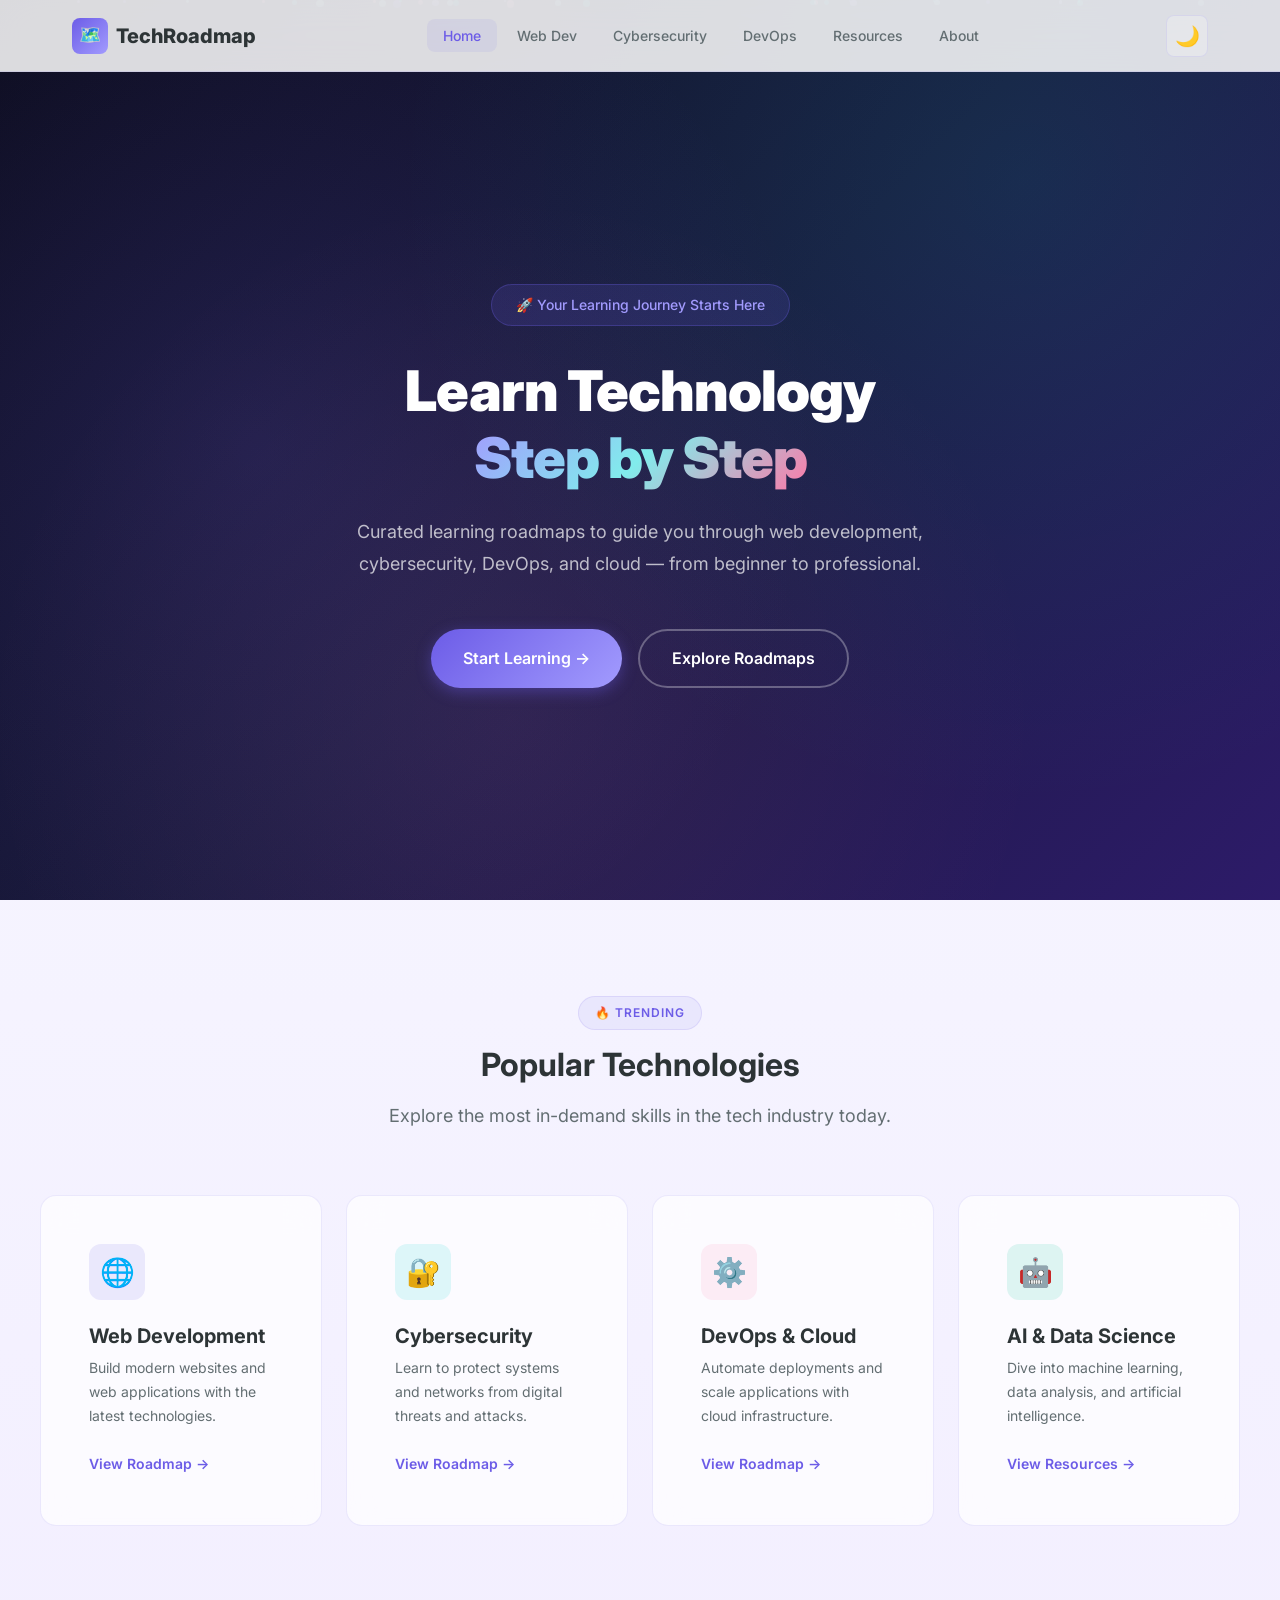
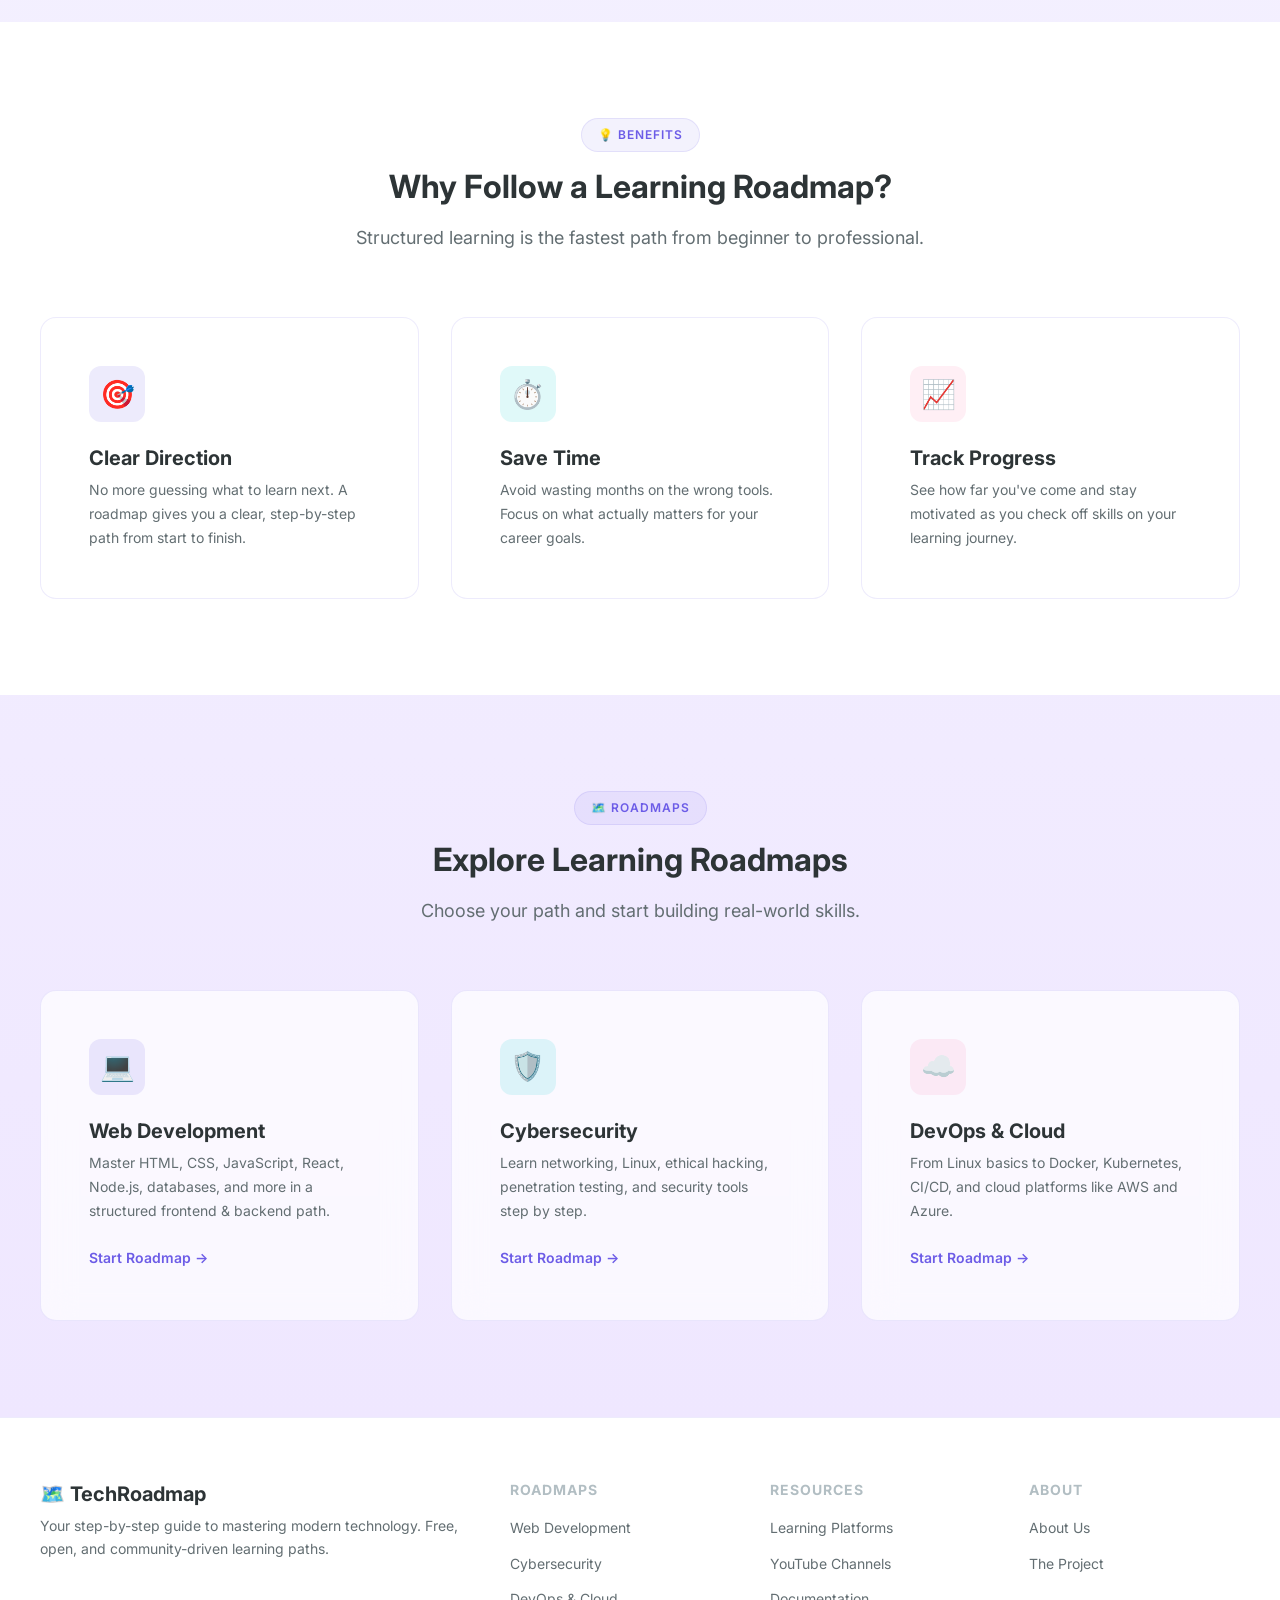
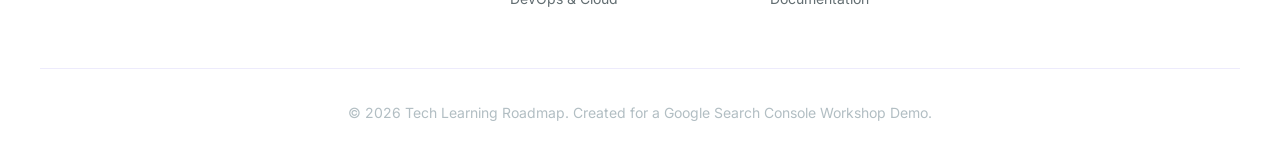
==== index.html @ 20cbd088 "first commit" ====
<!DOCTYPE html>
<html lang="en">
<head>
  <meta charset="UTF-8">
  <meta name="viewport" content="width=device-width, initial-scale=1.0">
  <meta name="description" content="Tech Learning Roadmap — Your step-by-step guide to mastering web development, cybersecurity, DevOps, and cloud technologies. Start your tech journey today.">
  <title>Tech Learning Roadmap — Learn Technology Step by Step</title>
  <link rel="stylesheet" href="styles.css">
  <link rel="icon" href="data:image/svg+xml,<svg xmlns='http://www.w3.org/2000/svg' viewBox='0 0 100 100'><text y='.9em' font-size='90'>🗺️</text></svg>">
</head>
<body>

  <!-- Scroll Progress -->
  <div id="scroll-progress"></div>

  <!-- Navigation -->
  <nav class="navbar" id="navbar">
    <div class="nav-container">
      <a href="index.html" class="nav-logo">
        <span class="logo-icon">🗺️</span>
        TechRoadmap
      </a>
      <ul class="nav-links" id="nav-links">
        <li><a href="index.html">Home</a></li>
        <li><a href="web-development.html">Web Dev</a></li>
        <li><a href="cybersecurity.html">Cybersecurity</a></li>
        <li><a href="devops.html">DevOps</a></li>
        <li><a href="resources.html">Resources</a></li>
        <li><a href="about.html">About</a></li>
      </ul>
      <div class="nav-actions">
        <button class="theme-toggle" id="theme-toggle" aria-label="Toggle dark mode">🌙</button>
        <button class="hamburger" id="hamburger" aria-label="Toggle navigation">
          <span></span><span></span><span></span>
        </button>
      </div>
    </div>
  </nav>
  <div class="nav-overlay" id="nav-overlay"></div>

  <!-- Hero Section -->
  <section class="hero" id="hero">
    <div class="particles"></div>
    <div class="hero-content">
      <div class="hero-badge">🚀 Your Learning Journey Starts Here</div>
      <h1>Learn Technology<br><span class="gradient-text">Step by Step</span></h1>
      <p>Curated learning roadmaps to guide you through web development, cybersecurity, DevOps, and cloud — from beginner to professional.</p>
      <div class="hero-buttons">
        <a href="web-development.html" class="btn btn-primary">Start Learning →</a>
        <a href="#roadmaps" class="btn btn-outline">Explore Roadmaps</a>
      </div>
    </div>
  </section>

  <!-- Popular Technologies -->
  <section class="section" id="technologies">
    <div class="container">
      <div class="section-header reveal">
        <span class="section-badge">🔥 Trending</span>
        <h2>Popular Technologies</h2>
        <p>Explore the most in-demand skills in the tech industry today.</p>
      </div>
      <div class="grid-4">
        <div class="card reveal delay-1" id="tech-web">
          <div class="card-icon purple">🌐</div>
          <h3>Web Development</h3>
          <p>Build modern websites and web applications with the latest technologies.</p>
          <a href="web-development.html" class="card-link">View Roadmap →</a>
        </div>
        <div class="card reveal delay-2" id="tech-cyber">
          <div class="card-icon teal">🔐</div>
          <h3>Cybersecurity</h3>
          <p>Learn to protect systems and networks from digital threats and attacks.</p>
          <a href="cybersecurity.html" class="card-link">View Roadmap →</a>
        </div>
        <div class="card reveal delay-3" id="tech-devops">
          <div class="card-icon pink">⚙️</div>
          <h3>DevOps & Cloud</h3>
          <p>Automate deployments and scale applications with cloud infrastructure.</p>
          <a href="devops.html" class="card-link">View Roadmap →</a>
        </div>
        <div class="card reveal delay-4" id="tech-ai">
          <div class="card-icon green">🤖</div>
          <h3>AI & Data Science</h3>
          <p>Dive into machine learning, data analysis, and artificial intelligence.</p>
          <a href="resources.html" class="card-link">View Resources →</a>
        </div>
      </div>
    </div>
  </section>

  <!-- Why Learning Roadmaps -->
  <section class="section" id="why-roadmap" style="background: var(--bg-secondary);">
    <div class="container">
      <div class="section-header reveal">
        <span class="section-badge">💡 Benefits</span>
        <h2>Why Follow a Learning Roadmap?</h2>
        <p>Structured learning is the fastest path from beginner to professional.</p>
      </div>
      <div class="grid-3">
        <div class="card reveal delay-1" id="benefit-1">
          <div class="card-icon purple">🎯</div>
          <h3>Clear Direction</h3>
          <p>No more guessing what to learn next. A roadmap gives you a clear, step-by-step path from start to finish.</p>
        </div>
        <div class="card reveal delay-2" id="benefit-2">
          <div class="card-icon teal">⏱️</div>
          <h3>Save Time</h3>
          <p>Avoid wasting months on the wrong tools. Focus on what actually matters for your career goals.</p>
        </div>
        <div class="card reveal delay-3" id="benefit-3">
          <div class="card-icon pink">📈</div>
          <h3>Track Progress</h3>
          <p>See how far you've come and stay motivated as you check off skills on your learning journey.</p>
        </div>
      </div>
    </div>
  </section>

  <!-- Explore Roadmaps -->
  <section class="section" id="roadmaps">
    <div class="container">
      <div class="section-header reveal">
        <span class="section-badge">🗺️ Roadmaps</span>
        <h2>Explore Learning Roadmaps</h2>
        <p>Choose your path and start building real-world skills.</p>
      </div>
      <div class="grid-3">
        <div class="card reveal delay-1" id="roadmap-web">
          <div class="card-icon purple">💻</div>
          <h3>Web Development</h3>
          <p>Master HTML, CSS, JavaScript, React, Node.js, databases, and more in a structured frontend & backend path.</p>
          <a href="web-development.html" class="card-link">Start Roadmap →</a>
        </div>
        <div class="card reveal delay-2" id="roadmap-cyber">
          <div class="card-icon teal">🛡️</div>
          <h3>Cybersecurity</h3>
          <p>Learn networking, Linux, ethical hacking, penetration testing, and security tools step by step.</p>
          <a href="cybersecurity.html" class="card-link">Start Roadmap →</a>
        </div>
        <div class="card reveal delay-3" id="roadmap-devops">
          <div class="card-icon pink">☁️</div>
          <h3>DevOps & Cloud</h3>
          <p>From Linux basics to Docker, Kubernetes, CI/CD, and cloud platforms like AWS and Azure.</p>
          <a href="devops.html" class="card-link">Start Roadmap →</a>
        </div>
      </div>
    </div>
  </section>

  <!-- Footer -->
  <footer class="footer">
    <div class="footer-grid">
      <div class="footer-brand">
        <h3>🗺️ TechRoadmap</h3>
        <p>Your step-by-step guide to mastering modern technology. Free, open, and community-driven learning paths.</p>
      </div>
      <div class="footer-col">
        <h4>Roadmaps</h4>
        <ul>
          <li><a href="web-development.html">Web Development</a></li>
          <li><a href="cybersecurity.html">Cybersecurity</a></li>
          <li><a href="devops.html">DevOps & Cloud</a></li>
        </ul>
      </div>
      <div class="footer-col">
        <h4>Resources</h4>
        <ul>
          <li><a href="resources.html">Learning Platforms</a></li>
          <li><a href="resources.html">YouTube Channels</a></li>
          <li><a href="resources.html">Documentation</a></li>
        </ul>
      </div>
      <div class="footer-col">
        <h4>About</h4>
        <ul>
          <li><a href="about.html">About Us</a></li>
          <li><a href="about.html">The Project</a></li>
        </ul>
      </div>
    </div>
    <div class="footer-bottom">
      <p>&copy; 2026 Tech Learning Roadmap. Created for a Google Search Console Workshop Demo.</p>
    </div>
  </footer>

  <script src="script.js"></script>
</body>
</html>
---- styles.css ----
/* ===========================
   Tech Learning Roadmap
   Global Design System
   =========================== */

@import url('https://fonts.googleapis.com/css2?family=Inter:wght@300;400;500;600;700;800;900&display=swap');

/* ---------- CSS Custom Properties ---------- */
:root {
  /* Colors */
  --primary: #6c5ce7;
  --primary-light: #a29bfe;
  --primary-dark: #5a4bd1;
  --secondary: #00cec9;
  --secondary-light: #81ecec;
  --accent: #fd79a8;
  --accent-light: #fab1c4;
  --warning: #fdcb6e;
  --success: #00b894;

  /* Backgrounds */
  --bg-primary: #f8f9ff;
  --bg-secondary: #ffffff;
  --bg-card: rgba(255, 255, 255, 0.7);
  --bg-glass: rgba(255, 255, 255, 0.25);
  --bg-nav: rgba(255, 255, 255, 0.85);

  /* Text */
  --text-primary: #2d3436;
  --text-secondary: #636e72;
  --text-muted: #b2bec3;
  --text-on-primary: #ffffff;

  /* Borders & Shadows */
  --border-color: rgba(108, 92, 231, 0.12);
  --border-glass: rgba(255, 255, 255, 0.3);
  --shadow-sm: 0 2px 8px rgba(108, 92, 231, 0.08);
  --shadow-md: 0 8px 30px rgba(108, 92, 231, 0.12);
  --shadow-lg: 0 20px 60px rgba(108, 92, 231, 0.15);
  --shadow-glow: 0 0 30px rgba(108, 92, 231, 0.2);

  /* Gradients */
  --gradient-primary: linear-gradient(135deg, #6c5ce7, #a29bfe);
  --gradient-secondary: linear-gradient(135deg, #00cec9, #81ecec);
  --gradient-accent: linear-gradient(135deg, #fd79a8, #e17055);
  --gradient-hero: linear-gradient(135deg, #0c0c1d 0%, #1a1a3e 50%, #2d1b69 100%);
  --gradient-bg: linear-gradient(180deg, #f8f9ff 0%, #eee5ff 100%);

  /* Typography */
  --font-family: 'Inter', -apple-system, BlinkMacSystemFont, 'Segoe UI', sans-serif;
  --font-size-xs: 0.75rem;
  --font-size-sm: 0.875rem;
  --font-size-base: 1rem;
  --font-size-lg: 1.125rem;
  --font-size-xl: 1.25rem;
  --font-size-2xl: 1.5rem;
  --font-size-3xl: 2rem;
  --font-size-4xl: 2.5rem;
  --font-size-5xl: 3.5rem;

  /* Spacing */
  --space-xs: 0.25rem;
  --space-sm: 0.5rem;
  --space-md: 1rem;
  --space-lg: 1.5rem;
  --space-xl: 2rem;
  --space-2xl: 3rem;
  --space-3xl: 4rem;
  --space-4xl: 6rem;

  /* Radius */
  --radius-sm: 8px;
  --radius-md: 12px;
  --radius-lg: 16px;
  --radius-xl: 24px;
  --radius-full: 9999px;

  /* Transitions */
  --transition-fast: 0.2s cubic-bezier(0.4, 0, 0.2, 1);
  --transition-base: 0.3s cubic-bezier(0.4, 0, 0.2, 1);
  --transition-slow: 0.5s cubic-bezier(0.4, 0, 0.2, 1);

  /* Nav */
  --nav-height: 72px;
}

/* ---------- Dark Mode ---------- */
[data-theme="dark"] {
  --bg-primary: #0c0c1d;
  --bg-secondary: #141428;
  --bg-card: rgba(20, 20, 40, 0.7);
  --bg-glass: rgba(20, 20, 40, 0.6);
  --bg-nav: rgba(12, 12, 29, 0.9);

  --text-primary: #e8e8f0;
  --text-secondary: #a0a0b8;
  --text-muted: #5a5a72;

  --border-color: rgba(108, 92, 231, 0.2);
  --border-glass: rgba(108, 92, 231, 0.15);
  --shadow-sm: 0 2px 8px rgba(0, 0, 0, 0.3);
  --shadow-md: 0 8px 30px rgba(0, 0, 0, 0.4);
  --shadow-lg: 0 20px 60px rgba(0, 0, 0, 0.5);
  --shadow-glow: 0 0 30px rgba(108, 92, 231, 0.3);
  --gradient-bg: linear-gradient(180deg, #0c0c1d 0%, #1a1a3e 100%);
}

/* ---------- Reset & Base ---------- */
*,
*::before,
*::after {
  margin: 0;
  padding: 0;
  box-sizing: border-box;
}

html {
  scroll-behavior: smooth;
  scroll-padding-top: var(--nav-height);
}

body {
  font-family: var(--font-family);
  font-size: var(--font-size-base);
  color: var(--text-primary);
  background: var(--gradient-bg);
  min-height: 100vh;
  line-height: 1.7;
  -webkit-font-smoothing: antialiased;
  transition: background var(--transition-base), color var(--transition-base);
}

a {
  color: var(--primary);
  text-decoration: none;
  transition: color var(--transition-fast);
}
a:hover { color: var(--primary-light); }

img { max-width: 100%; display: block; }

h1, h2, h3, h4, h5, h6 {
  line-height: 1.2;
  font-weight: 700;
  color: var(--text-primary);
}

/* ---------- Scroll Progress Bar ---------- */
#scroll-progress {
  position: fixed;
  top: 0;
  left: 0;
  height: 3px;
  background: var(--gradient-primary);
  z-index: 10000;
  width: 0%;
  transition: width 0.1s linear;
}

/* ---------- Navigation ---------- */
.navbar {
  position: fixed;
  top: 0;
  left: 0;
  right: 0;
  height: var(--nav-height);
  background: var(--bg-nav);
  backdrop-filter: blur(20px);
  -webkit-backdrop-filter: blur(20px);
  border-bottom: 1px solid var(--border-color);
  z-index: 9999;
  transition: box-shadow var(--transition-base), background var(--transition-base);
}

.navbar.scrolled {
  box-shadow: var(--shadow-md);
}

.nav-container {
  max-width: 1200px;
  margin: 0 auto;
  padding: 0 var(--space-xl);
  height: 100%;
  display: flex;
  align-items: center;
  justify-content: space-between;
}

.nav-logo {
  display: flex;
  align-items: center;
  gap: var(--space-sm);
  font-size: var(--font-size-xl);
  font-weight: 800;
  color: var(--text-primary);
  text-decoration: none;
}

.nav-logo .logo-icon {
  width: 36px;
  height: 36px;
  background: var(--gradient-primary);
  border-radius: var(--radius-sm);
  display: flex;
  align-items: center;
  justify-content: center;
  color: white;
  font-size: 18px;
}

.nav-links {
  display: flex;
  align-items: center;
  list-style: none;
  gap: var(--space-xs);
}

.nav-links a {
  padding: var(--space-sm) var(--space-md);
  border-radius: var(--radius-sm);
  font-size: var(--font-size-sm);
  font-weight: 500;
  color: var(--text-secondary);
  transition: all var(--transition-fast);
  text-decoration: none;
}

.nav-links a:hover,
.nav-links a.active {
  color: var(--primary);
  background: rgba(108, 92, 231, 0.08);
}

.nav-actions {
  display: flex;
  align-items: center;
  gap: var(--space-sm);
}

/* Dark mode toggle */
.theme-toggle {
  width: 42px;
  height: 42px;
  border: none;
  background: var(--bg-glass);
  border: 1px solid var(--border-color);
  border-radius: var(--radius-sm);
  cursor: pointer;
  display: flex;
  align-items: center;
  justify-content: center;
  font-size: 20px;
  transition: all var(--transition-fast);
  color: var(--text-primary);
}
.theme-toggle:hover {
  background: rgba(108, 92, 231, 0.1);
  transform: scale(1.05);
}

/* Hamburger */
.hamburger {
  display: none;
  flex-direction: column;
  gap: 5px;
  background: none;
  border: none;
  cursor: pointer;
  padding: 5px;
  z-index: 10001;
}
.hamburger span {
  width: 24px;
  height: 2px;
  background: var(--text-primary);
  border-radius: 2px;
  transition: all var(--transition-base);
}
.hamburger.active span:nth-child(1) { transform: rotate(45deg) translate(5px, 5px); }
.hamburger.active span:nth-child(2) { opacity: 0; }
.hamburger.active span:nth-child(3) { transform: rotate(-45deg) translate(5px, -5px); }

/* ---------- Hero Section ---------- */
.hero {
  position: relative;
  min-height: 100vh;
  display: flex;
  align-items: center;
  justify-content: center;
  text-align: center;
  padding: calc(var(--nav-height) + var(--space-3xl)) var(--space-xl) var(--space-3xl);
  background: var(--gradient-hero);
  overflow: hidden;
}

.hero::before {
  content: '';
  position: absolute;
  inset: 0;
  background:
    radial-gradient(circle at 20% 50%, rgba(108, 92, 231, 0.15) 0%, transparent 50%),
    radial-gradient(circle at 80% 20%, rgba(0, 206, 201, 0.1) 0%, transparent 50%),
    radial-gradient(circle at 40% 80%, rgba(253, 121, 168, 0.08) 0%, transparent 50%);
  pointer-events: none;
}

.hero-content {
  position: relative;
  z-index: 2;
  max-width: 800px;
}

.hero-badge {
  display: inline-flex;
  align-items: center;
  gap: var(--space-sm);
  padding: var(--space-sm) var(--space-lg);
  background: rgba(108, 92, 231, 0.15);
  border: 1px solid rgba(108, 92, 231, 0.3);
  border-radius: var(--radius-full);
  color: var(--primary-light);
  font-size: var(--font-size-sm);
  font-weight: 500;
  margin-bottom: var(--space-xl);
}

.hero h1 {
  font-size: var(--font-size-5xl);
  font-weight: 900;
  color: #ffffff;
  margin-bottom: var(--space-lg);
  letter-spacing: -1px;
}

.hero h1 .gradient-text {
  background: linear-gradient(135deg, #a29bfe, #81ecec, #fd79a8);
  -webkit-background-clip: text;
  -webkit-text-fill-color: transparent;
  background-clip: text;
}

.hero p {
  font-size: var(--font-size-lg);
  color: rgba(255, 255, 255, 0.7);
  margin-bottom: var(--space-2xl);
  max-width: 600px;
  margin-left: auto;
  margin-right: auto;
  line-height: 1.8;
}

.hero-buttons {
  display: flex;
  gap: var(--space-md);
  justify-content: center;
  flex-wrap: wrap;
}

/* Floating particles */
.particles {
  position: absolute;
  inset: 0;
  overflow: hidden;
  pointer-events: none;
}

.particle {
  position: absolute;
  border-radius: 50%;
  opacity: 0.3;
  animation: particleFloat linear infinite;
}

@keyframes particleFloat {
  0% { transform: translateY(100vh) rotate(0deg); opacity: 0; }
  10% { opacity: 0.3; }
  90% { opacity: 0.3; }
  100% { transform: translateY(-100px) rotate(720deg); opacity: 0; }
}

/* ---------- Buttons ---------- */
.btn {
  display: inline-flex;
  align-items: center;
  gap: var(--space-sm);
  padding: 14px 32px;
  border: none;
  border-radius: var(--radius-full);
  font-family: var(--font-family);
  font-size: var(--font-size-base);
  font-weight: 600;
  cursor: pointer;
  transition: all var(--transition-base);
  text-decoration: none;
}

.btn-primary {
  background: var(--gradient-primary);
  color: #fff;
  box-shadow: 0 4px 15px rgba(108, 92, 231, 0.4);
}
.btn-primary:hover {
  transform: translateY(-2px);
  box-shadow: 0 8px 25px rgba(108, 92, 231, 0.5);
  color: #fff;
}

.btn-outline {
  background: transparent;
  color: #fff;
  border: 2px solid rgba(255, 255, 255, 0.3);
}
.btn-outline:hover {
  background: rgba(255, 255, 255, 0.1);
  border-color: rgba(255, 255, 255, 0.6);
  transform: translateY(-2px);
  color: #fff;
}

.btn-secondary {
  background: var(--bg-glass);
  color: var(--primary);
  border: 1px solid var(--border-color);
}
.btn-secondary:hover {
  background: rgba(108, 92, 231, 0.1);
  transform: translateY(-2px);
}

/* ---------- Sections ---------- */
.section {
  padding: var(--space-4xl) var(--space-xl);
}

.container {
  max-width: 1200px;
  margin: 0 auto;
}

.section-header {
  text-align: center;
  margin-bottom: var(--space-3xl);
}

.section-header .section-badge {
  display: inline-flex;
  align-items: center;
  gap: var(--space-xs);
  padding: 6px 16px;
  background: rgba(108, 92, 231, 0.08);
  border: 1px solid var(--border-color);
  border-radius: var(--radius-full);
  color: var(--primary);
  font-size: var(--font-size-xs);
  font-weight: 600;
  text-transform: uppercase;
  letter-spacing: 1px;
  margin-bottom: var(--space-md);
}

.section-header h2 {
  font-size: var(--font-size-3xl);
  margin-bottom: var(--space-md);
}

.section-header p {
  font-size: var(--font-size-lg);
  color: var(--text-secondary);
  max-width: 600px;
  margin: 0 auto;
}

/* ---------- Cards (Glassmorphism) ---------- */
.card {
  background: var(--bg-card);
  backdrop-filter: blur(16px);
  -webkit-backdrop-filter: blur(16px);
  border: 1px solid var(--border-color);
  border-radius: var(--radius-lg);
  padding: var(--space-2xl);
  transition: all var(--transition-base);
}

.card:hover {
  transform: translateY(-6px);
  box-shadow: var(--shadow-lg);
  border-color: var(--primary-light);
}

.card-icon {
  width: 56px;
  height: 56px;
  border-radius: var(--radius-md);
  display: flex;
  align-items: center;
  justify-content: center;
  font-size: 28px;
  margin-bottom: var(--space-lg);
  position: relative;
}

.card-icon.purple { background: rgba(108, 92, 231, 0.12); color: var(--primary); }
.card-icon.teal { background: rgba(0, 206, 201, 0.12); color: var(--secondary); }
.card-icon.pink { background: rgba(253, 121, 168, 0.12); color: var(--accent); }
.card-icon.green { background: rgba(0, 184, 148, 0.12); color: var(--success); }
.card-icon.yellow { background: rgba(253, 203, 110, 0.12); color: #e17055; }

.card h3 {
  font-size: var(--font-size-xl);
  margin-bottom: var(--space-sm);
}

.card p {
  color: var(--text-secondary);
  font-size: var(--font-size-sm);
  line-height: 1.7;
}

.card-link {
  display: inline-flex;
  align-items: center;
  gap: var(--space-xs);
  margin-top: var(--space-lg);
  font-size: var(--font-size-sm);
  font-weight: 600;
  color: var(--primary);
}
.card-link:hover { gap: var(--space-sm); }

/* ---------- Grid Layouts ---------- */
.grid-3 {
  display: grid;
  grid-template-columns: repeat(3, 1fr);
  gap: var(--space-xl);
}

.grid-2 {
  display: grid;
  grid-template-columns: repeat(2, 1fr);
  gap: var(--space-xl);
}

.grid-4 {
  display: grid;
  grid-template-columns: repeat(4, 1fr);
  gap: var(--space-lg);
}

/* ---------- Roadmap Common ---------- */
.page-hero {
  padding: calc(var(--nav-height) + var(--space-3xl)) var(--space-xl) var(--space-2xl);
  text-align: center;
  background: var(--gradient-hero);
  color: #fff;
  position: relative;
  overflow: hidden;
}

.page-hero::before {
  content: '';
  position: absolute;
  inset: 0;
  background:
    radial-gradient(circle at 30% 40%, rgba(108, 92, 231, 0.2) 0%, transparent 50%),
    radial-gradient(circle at 70% 60%, rgba(0, 206, 201, 0.12) 0%, transparent 50%);
  pointer-events: none;
}

.page-hero .hero-content {
  position: relative; z-index: 2;
}

.page-hero h1 {
  font-size: var(--font-size-4xl);
  color: #fff;
  margin-bottom: var(--space-md);
}

.page-hero p {
  color: rgba(255,255,255,0.7);
  font-size: var(--font-size-lg);
  max-width: 600px;
  margin: 0 auto;
}

/* --- Roadmap Steps (Web Dev) --- */
.roadmap-container {
  position: relative;
  max-width: 900px;
  margin: 0 auto;
}

.roadmap-track {
  position: relative;
  padding-left: 60px;
}

.roadmap-track::before {
  content: '';
  position: absolute;
  left: 23px;
  top: 0;
  bottom: 0;
  width: 3px;
  background: var(--gradient-primary);
  border-radius: 3px;
  opacity: 0.3;
}

.roadmap-step {
  position: relative;
  margin-bottom: var(--space-xl);
  padding: var(--space-xl);
  background: var(--bg-card);
  backdrop-filter: blur(16px);
  border: 1px solid var(--border-color);
  border-radius: var(--radius-lg);
  transition: all var(--transition-base);
  cursor: pointer;
}

.roadmap-step:hover {
  transform: translateX(8px);
  box-shadow: var(--shadow-lg);
  border-color: var(--primary-light);
}

.roadmap-step::before {
  content: '';
  position: absolute;
  left: -48px;
  top: 28px;
  width: 18px;
  height: 18px;
  border-radius: 50%;
  background: var(--gradient-primary);
  border: 3px solid var(--bg-primary);
  box-shadow: 0 0 0 3px rgba(108, 92, 231, 0.2);
  z-index: 2;
}

.roadmap-step.active::before {
  box-shadow: 0 0 0 6px rgba(108, 92, 231, 0.3);
  animation: pulseNode 2s ease-in-out infinite;
}

@keyframes pulseNode {
  0%, 100% { box-shadow: 0 0 0 3px rgba(108, 92, 231, 0.2); }
  50% { box-shadow: 0 0 0 8px rgba(108, 92, 231, 0.1); }
}

.step-header {
  display: flex;
  align-items: center;
  gap: var(--space-md);
  margin-bottom: var(--space-sm);
}

.step-number {
  width: 32px;
  height: 32px;
  border-radius: var(--radius-sm);
  background: var(--gradient-primary);
  color: #fff;
  font-size: var(--font-size-sm);
  font-weight: 700;
  display: flex;
  align-items: center;
  justify-content: center;
  flex-shrink: 0;
}

.step-header h3 {
  font-size: var(--font-size-lg);
}

.step-description {
  color: var(--text-secondary);
  font-size: var(--font-size-sm);
  max-height: 0;
  overflow: hidden;
  transition: max-height var(--transition-slow), padding var(--transition-slow);
}

.roadmap-step.expanded .step-description {
  max-height: 200px;
  padding-top: var(--space-md);
}

.step-tags {
  display: flex;
  flex-wrap: wrap;
  gap: var(--space-sm);
  margin-top: var(--space-md);
}

.step-tag {
  padding: 4px 12px;
  background: rgba(108, 92, 231, 0.08);
  border-radius: var(--radius-full);
  font-size: var(--font-size-xs);
  font-weight: 500;
  color: var(--primary);
}

/* Section divider for roadmap (Frontend vs Backend) */
.roadmap-divider {
  text-align: center;
  padding: var(--space-2xl) 0;
  position: relative;
}

.roadmap-divider h2 {
  display: inline-flex;
  align-items: center;
  gap: var(--space-sm);
  padding: var(--space-sm) var(--space-xl);
  background: var(--gradient-primary);
  color: #fff;
  border-radius: var(--radius-full);
  font-size: var(--font-size-lg);
}

/* --- Vertical Timeline (Cybersecurity) --- */
.timeline {
  position: relative;
  max-width: 800px;
  margin: 0 auto;
}

.timeline::before {
  content: '';
  position: absolute;
  left: 50%;
  transform: translateX(-50%);
  top: 0;
  bottom: 0;
  width: 3px;
  background: linear-gradient(to bottom, var(--primary), var(--secondary), var(--accent));
  border-radius: 3px;
}

.timeline-item {
  position: relative;
  width: 45%;
  padding: var(--space-xl);
  background: var(--bg-card);
  backdrop-filter: blur(16px);
  border: 1px solid var(--border-color);
  border-radius: var(--radius-lg);
  margin-bottom: var(--space-2xl);
  transition: all var(--transition-base);
}

.timeline-item:hover {
  transform: scale(1.03);
  box-shadow: var(--shadow-lg);
  border-color: var(--primary-light);
}

.timeline-item:nth-child(odd) {
  margin-left: 5%;
}

.timeline-item:nth-child(even) {
  margin-left: 50%;
}

.timeline-item::before {
  content: '';
  position: absolute;
  top: 30px;
  width: 16px;
  height: 16px;
  border-radius: 50%;
  background: var(--gradient-primary);
  border: 3px solid var(--bg-primary);
  z-index: 2;
}

.timeline-item:nth-child(odd)::before {
  right: -8%;
}

.timeline-item:nth-child(even)::before {
  left: -8%;
}

.timeline-item .item-icon {
  font-size: 32px;
  margin-bottom: var(--space-md);
}

.timeline-item h3 {
  margin-bottom: var(--space-sm);
}

.timeline-item p {
  color: var(--text-secondary);
  font-size: var(--font-size-sm);
}

/* --- Flow Cards (DevOps) --- */
.flow-grid {
  display: grid;
  grid-template-columns: repeat(auto-fit, minmax(280px, 1fr));
  gap: var(--space-xl);
  max-width: 1000px;
  margin: 0 auto;
}

.flow-card {
  background: var(--bg-card);
  backdrop-filter: blur(16px);
  border: 1px solid var(--border-color);
  border-radius: var(--radius-lg);
  padding: var(--space-2xl);
  text-align: center;
  transition: all var(--transition-base);
  position: relative;
  overflow: hidden;
}

.flow-card::before {
  content: '';
  position: absolute;
  top: 0;
  left: 0;
  right: 0;
  height: 4px;
  border-radius: var(--radius-lg) var(--radius-lg) 0 0;
}

.flow-card:nth-child(1)::before { background: var(--gradient-primary); }
.flow-card:nth-child(2)::before { background: var(--gradient-secondary); }
.flow-card:nth-child(3)::before { background: var(--gradient-accent); }
.flow-card:nth-child(4)::before { background: linear-gradient(135deg, #fdcb6e, #e17055); }
.flow-card:nth-child(5)::before { background: linear-gradient(135deg, #00b894, #00cec9); }

.flow-card:hover {
  transform: translateY(-8px);
  box-shadow: var(--shadow-lg);
  border-color: var(--primary-light);
}

.flow-card .flow-icon {
  width: 72px;
  height: 72px;
  border-radius: var(--radius-md);
  display: flex;
  align-items: center;
  justify-content: center;
  font-size: 36px;
  margin: 0 auto var(--space-lg);
  background: rgba(108, 92, 231, 0.08);
}

.flow-card .flow-number {
  position: absolute;
  top: 16px;
  right: 16px;
  width: 28px;
  height: 28px;
  border-radius: 50%;
  background: var(--gradient-primary);
  color: #fff;
  font-size: var(--font-size-xs);
  font-weight: 700;
  display: flex;
  align-items: center;
  justify-content: center;
}

.flow-card h3 {
  margin-bottom: var(--space-sm);
}
.flow-card p {
  color: var(--text-secondary);
  font-size: var(--font-size-sm);
}

/* Arrow between flow cards */
.flow-arrow {
  display: flex;
  align-items: center;
  justify-content: center;
  font-size: 32px;
  color: var(--primary);
  padding: var(--space-md) 0;
}

/* ---------- Resources ---------- */
.resource-card {
  background: var(--bg-card);
  backdrop-filter: blur(16px);
  border: 1px solid var(--border-color);
  border-radius: var(--radius-lg);
  padding: var(--space-xl);
  display: flex;
  align-items: center;
  gap: var(--space-lg);
  transition: all var(--transition-base);
  text-decoration: none;
  color: var(--text-primary);
}

.resource-card:hover {
  transform: translateX(8px);
  box-shadow: var(--shadow-md);
  border-color: var(--primary-light);
  color: var(--text-primary);
}

.resource-card .resource-icon {
  width: 48px;
  height: 48px;
  border-radius: var(--radius-sm);
  display: flex;
  align-items: center;
  justify-content: center;
  font-size: 24px;
  flex-shrink: 0;
  background: rgba(108, 92, 231, 0.08);
}

.resource-card h4 { font-size: var(--font-size-base); }
.resource-card p { color: var(--text-secondary); font-size: var(--font-size-sm); margin-top: 2px; }

.resources-grid {
  display: grid;
  gap: var(--space-md);
}

/* ---------- About ---------- */
.about-content {
  max-width: 700px;
  margin: 0 auto;
  text-align: center;
}

.about-content p {
  color: var(--text-secondary);
  font-size: var(--font-size-lg);
  line-height: 1.9;
  margin-bottom: var(--space-xl);
}

.tech-badges {
  display: flex;
  justify-content: center;
  gap: var(--space-md);
  flex-wrap: wrap;
  margin: var(--space-2xl) 0;
}

.tech-badge {
  display: inline-flex;
  align-items: center;
  gap: var(--space-sm);
  padding: var(--space-sm) var(--space-lg);
  background: var(--bg-card);
  border: 1px solid var(--border-color);
  border-radius: var(--radius-full);
  font-weight: 600;
  font-size: var(--font-size-sm);
  backdrop-filter: blur(10px);
  transition: all var(--transition-base);
}

.tech-badge:hover {
  transform: translateY(-3px);
  box-shadow: var(--shadow-md);
}

/* ---------- Footer ---------- */
.footer {
  background: var(--bg-secondary);
  border-top: 1px solid var(--border-color);
  padding: var(--space-3xl) var(--space-xl) var(--space-xl);
  transition: background var(--transition-base);
}

.footer-grid {
  max-width: 1200px;
  margin: 0 auto;
  display: grid;
  grid-template-columns: 2fr 1fr 1fr 1fr;
  gap: var(--space-2xl);
  margin-bottom: var(--space-2xl);
}

.footer-brand h3 {
  font-size: var(--font-size-xl);
  margin-bottom: var(--space-sm);
}

.footer-brand p {
  color: var(--text-secondary);
  font-size: var(--font-size-sm);
}

.footer-col h4 {
  font-size: var(--font-size-sm);
  text-transform: uppercase;
  letter-spacing: 1px;
  color: var(--text-muted);
  margin-bottom: var(--space-md);
}

.footer-col ul {
  list-style: none;
}

.footer-col li {
  margin-bottom: var(--space-sm);
}

.footer-col a {
  color: var(--text-secondary);
  font-size: var(--font-size-sm);
  transition: color var(--transition-fast);
}

.footer-col a:hover { color: var(--primary); }

.footer-bottom {
  max-width: 1200px;
  margin: 0 auto;
  padding-top: var(--space-xl);
  border-top: 1px solid var(--border-color);
  text-align: center;
  color: var(--text-muted);
  font-size: var(--font-size-sm);
}

/* ---------- Scroll Reveal ---------- */
.reveal {
  opacity: 0;
  transform: translateY(30px);
  transition: all 0.8s cubic-bezier(0.5, 0, 0, 1);
}

.reveal.revealed {
  opacity: 1;
  transform: translateY(0);
}

.reveal-left {
  opacity: 0;
  transform: translateX(-40px);
  transition: all 0.8s cubic-bezier(0.5, 0, 0, 1);
}

.reveal-left.revealed {
  opacity: 1;
  transform: translateX(0);
}

.reveal-right {
  opacity: 0;
  transform: translateX(40px);
  transition: all 0.8s cubic-bezier(0.5, 0, 0, 1);
}

.reveal-right.revealed {
  opacity: 1;
  transform: translateX(0);
}

/* Stagger delays */
.delay-1 { transition-delay: 0.1s; }
.delay-2 { transition-delay: 0.2s; }
.delay-3 { transition-delay: 0.3s; }
.delay-4 { transition-delay: 0.4s; }
.delay-5 { transition-delay: 0.5s; }

/* ---------- Utility ---------- */
.text-gradient {
  background: var(--gradient-primary);
  -webkit-background-clip: text;
  -webkit-text-fill-color: transparent;
  background-clip: text;
}

.text-center { text-align: center; }
.mt-1 { margin-top: var(--space-md); }
.mt-2 { margin-top: var(--space-xl); }
.mt-3 { margin-top: var(--space-2xl); }
.mb-1 { margin-top: var(--space-md); }
.mb-2 { margin-bottom: var(--space-xl); }

/* ---------- Responsive ---------- */
@media (max-width: 1024px) {
  .grid-3 { grid-template-columns: repeat(2, 1fr); }
  .grid-4 { grid-template-columns: repeat(2, 1fr); }
  .footer-grid { grid-template-columns: 1fr 1fr; }
}

@media (max-width: 768px) {
  :root {
    --font-size-5xl: 2.25rem;
    --font-size-4xl: 1.75rem;
    --font-size-3xl: 1.5rem;
  }

  /* Mobile nav */
  .hamburger { display: flex; }

  .nav-links {
    position: fixed;
    top: 0;
    right: -100%;
    width: 280px;
    height: 100vh;
    background: var(--bg-secondary);
    flex-direction: column;
    padding: calc(var(--nav-height) + var(--space-xl)) var(--space-xl) var(--space-xl);
    gap: var(--space-xs);
    transition: right var(--transition-base);
    box-shadow: var(--shadow-lg);
    z-index: 10000;
  }

  .nav-links.active { right: 0; }

  .nav-links a {
    width: 100%;
    padding: var(--space-md);
    font-size: var(--font-size-base);
  }

  /* Grids */
  .grid-3, .grid-2, .grid-4 { grid-template-columns: 1fr; }

  /* Timeline mobile */
  .timeline::before { left: 20px; }
  .timeline-item { width: calc(100% - 50px); margin-left: 50px !important; }
  .timeline-item::before { left: -38px !important; right: auto !important; }

  /* Footer */
  .footer-grid { grid-template-columns: 1fr; }

  .hero { padding-bottom: var(--space-2xl); }

  .hero-buttons { flex-direction: column; align-items: center; }
}

/* Mobile nav overlay */
.nav-overlay {
  position: fixed;
  inset: 0;
  background: rgba(0, 0, 0, 0.5);
  z-index: 9998;
  opacity: 0;
  visibility: hidden;
  transition: all var(--transition-base);
}

.nav-overlay.active {
  opacity: 1;
  visibility: visible;
}
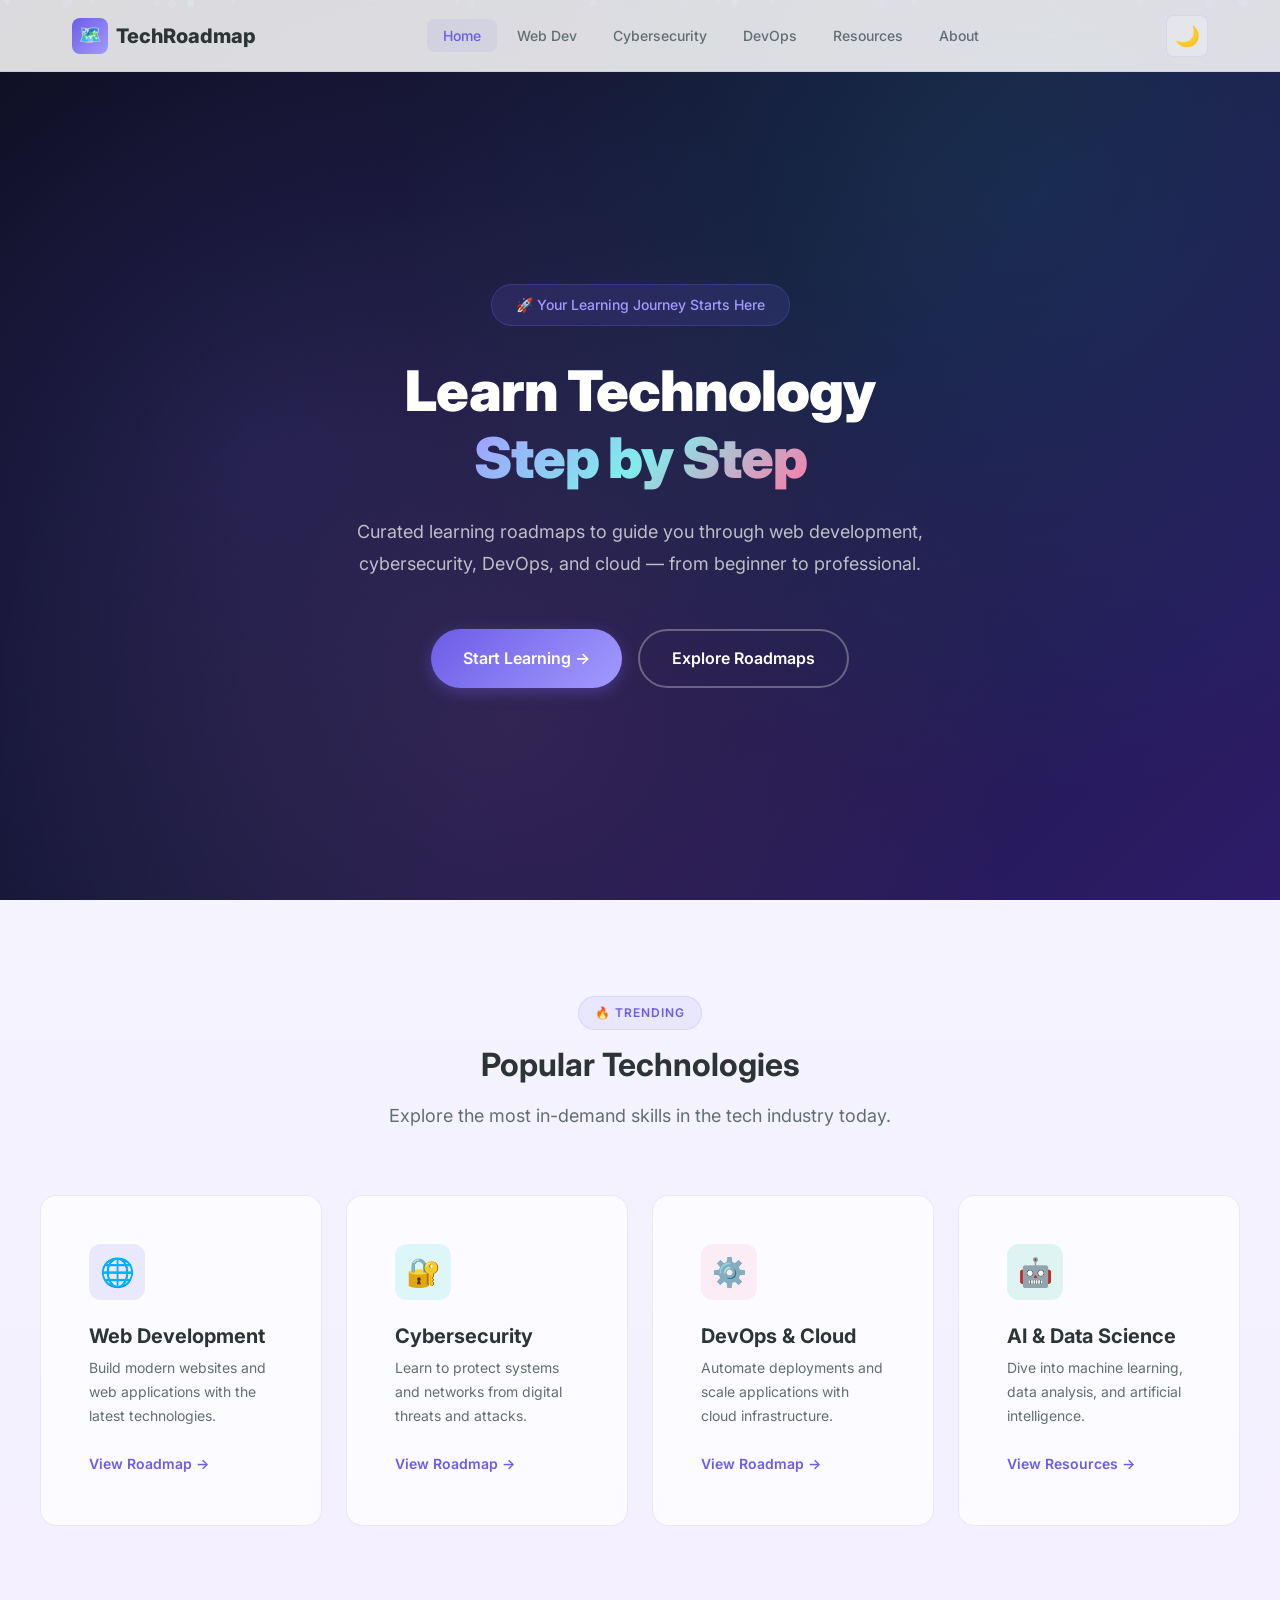
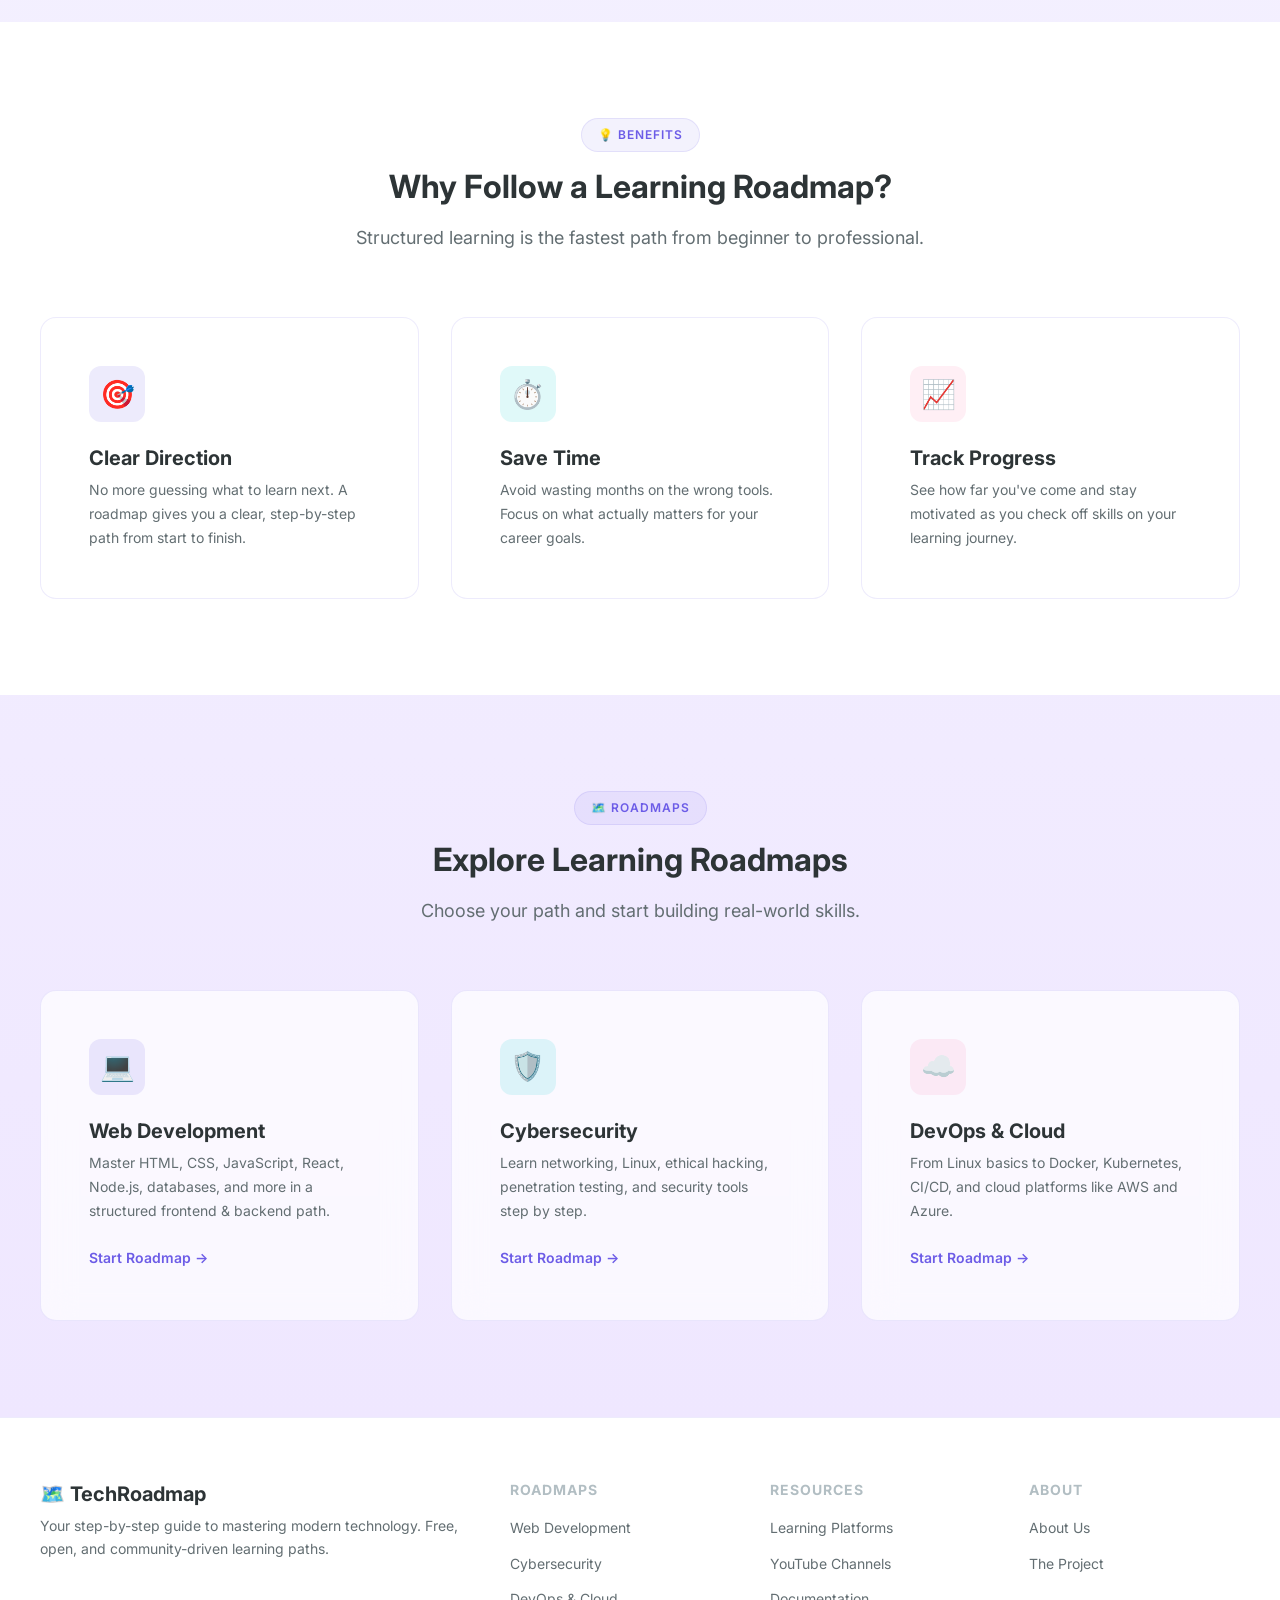
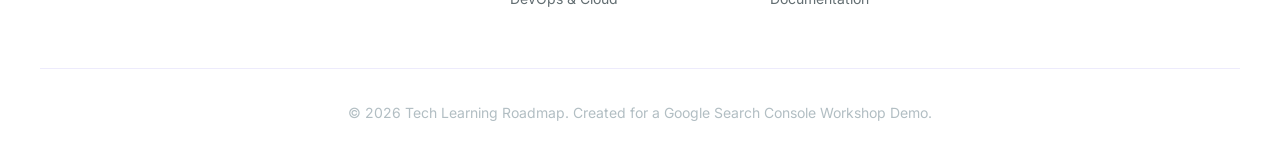
==== commit 3aca89bc: "meta tag change" ====
--- a/index.html
+++ b/index.html
@@ -5,6 +5,10 @@
   <meta name="viewport" content="width=device-width, initial-scale=1.0">
   <meta name="description" content="Tech Learning Roadmap — Your step-by-step guide to mastering web development, cybersecurity, DevOps, and cloud technologies. Start your tech journey today.">
   <title>Tech Learning Roadmap — Learn Technology Step by Step</title>
+  <meta name="keywords" content="web development roadmap, cybersecurity roadmap, learn programming">
+    <meta name="author" content="Mohamed Soheib Laaraf">
+    <meta name="viewport" content="width=device-width, initial-scale=1.0">
+    <meta name="robots" content="index, follow">
   <link rel="stylesheet" href="styles.css">
   <link rel="icon" href="data:image/svg+xml,<svg xmlns='http://www.w3.org/2000/svg' viewBox='0 0 100 100'><text y='.9em' font-size='90'>🗺️</text></svg>">
 </head>
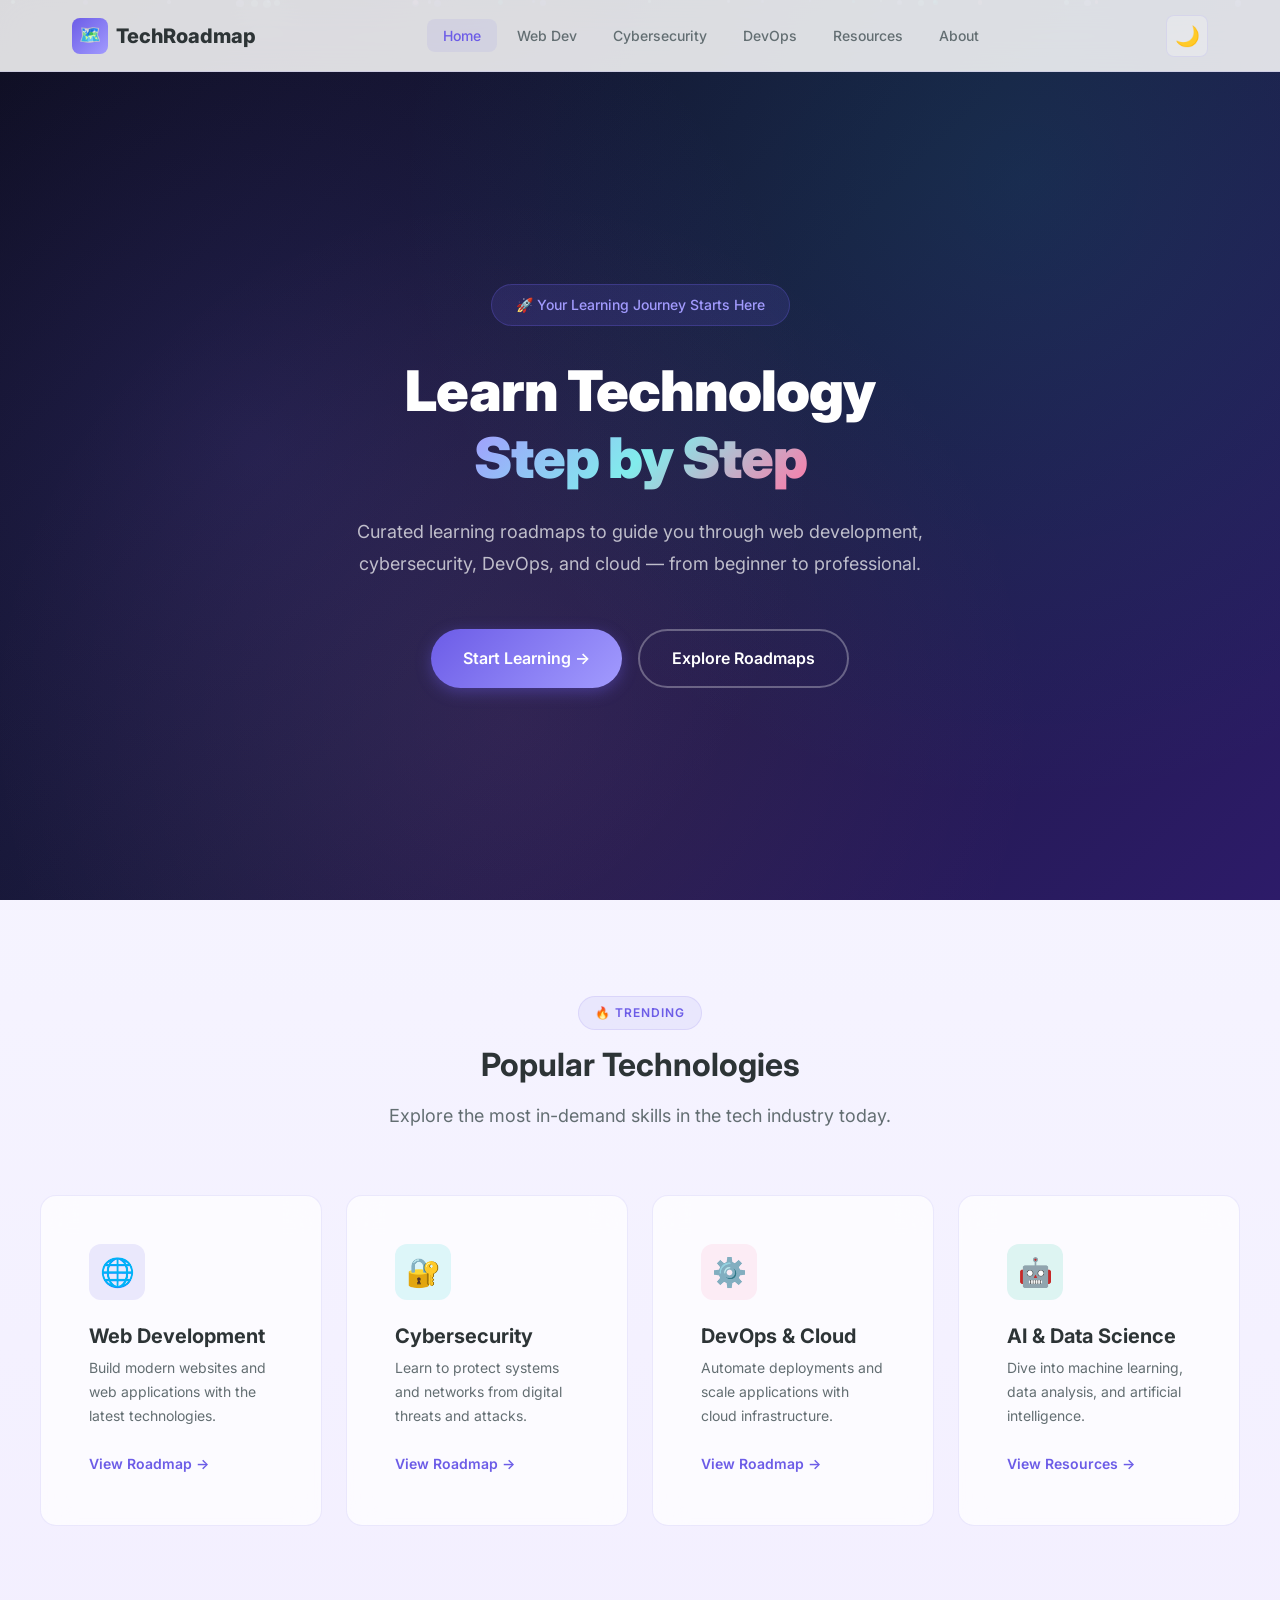
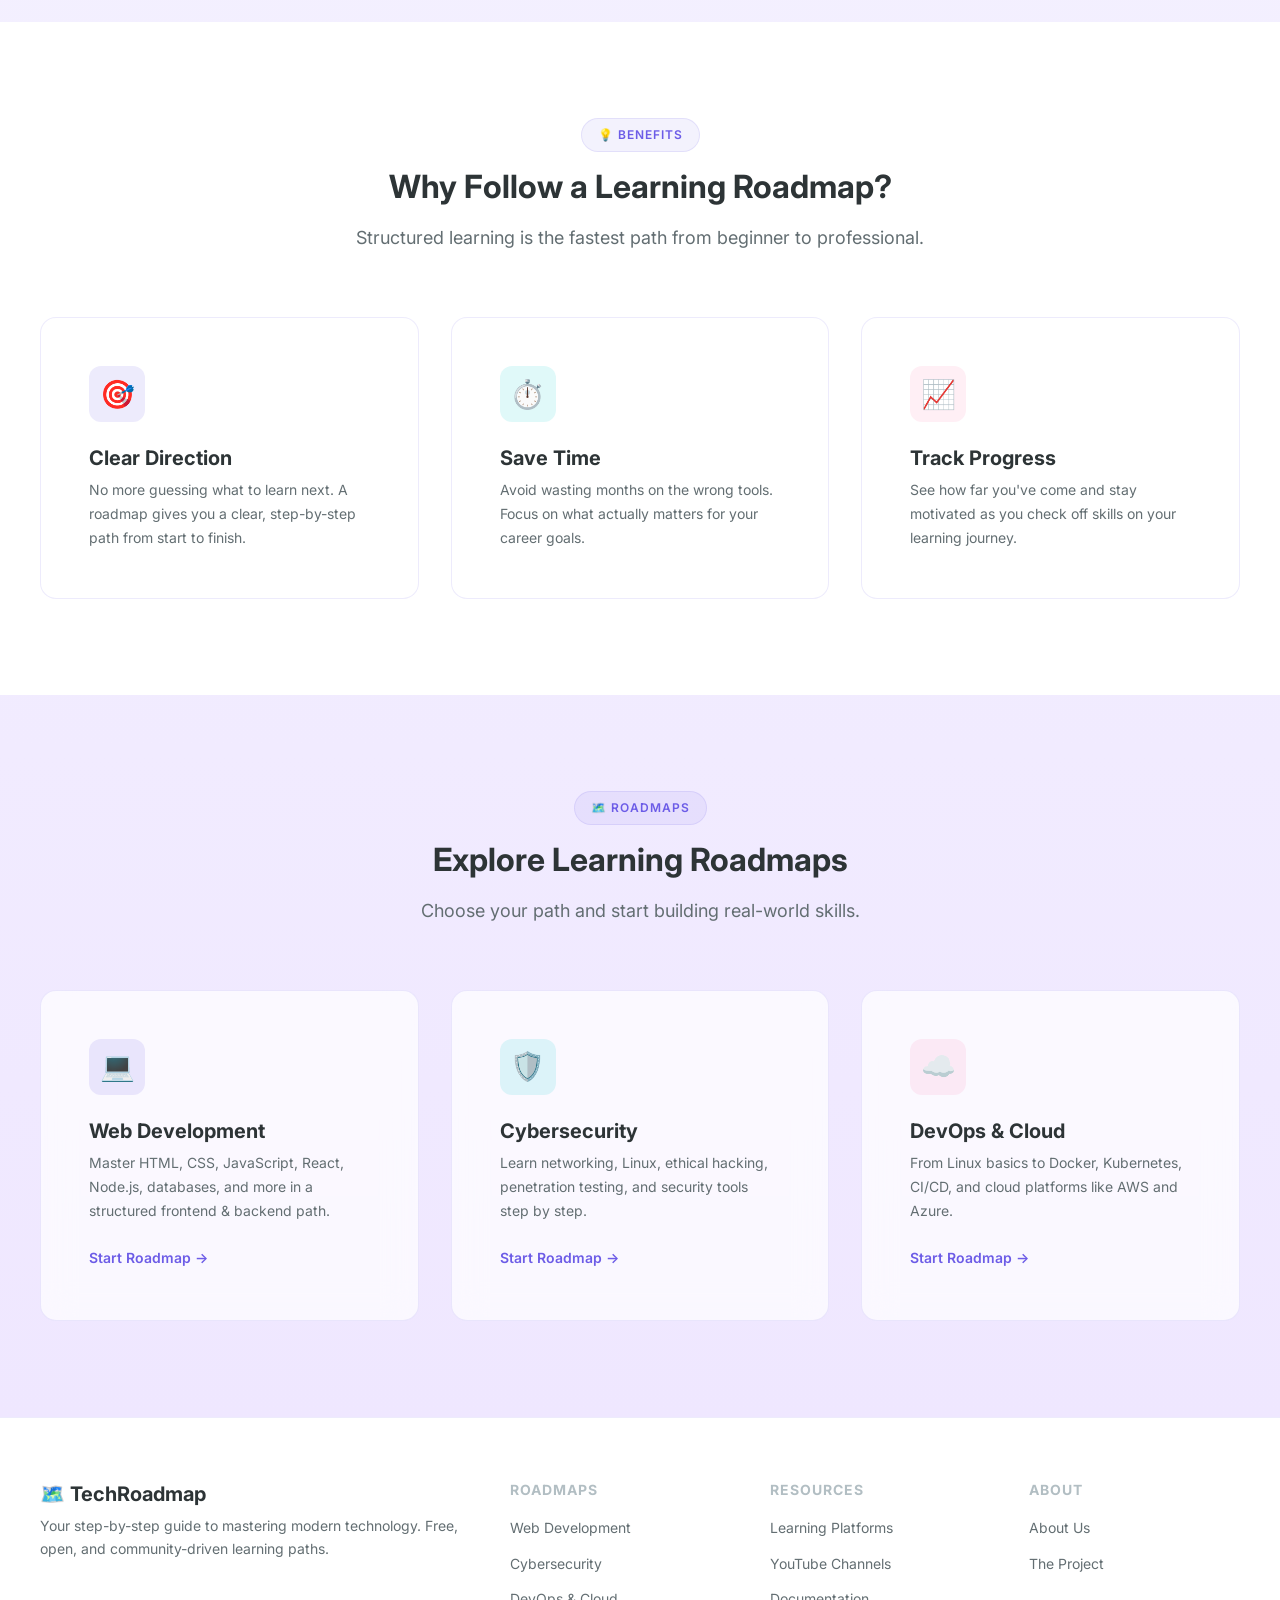
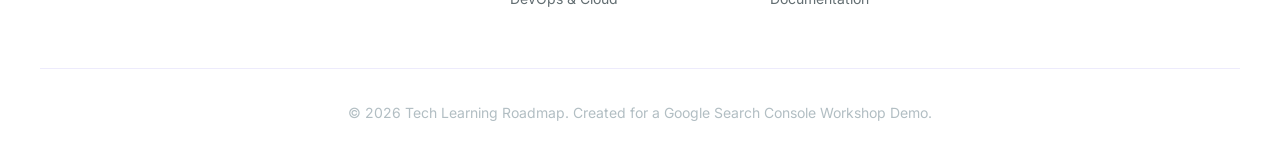
==== commit 000c74be: "change meta tag" ====
--- a/index.html
+++ b/index.html
@@ -5,6 +5,7 @@
   <meta name="viewport" content="width=device-width, initial-scale=1.0">
   <meta name="description" content="Tech Learning Roadmap — Your step-by-step guide to mastering web development, cybersecurity, DevOps, and cloud technologies. Start your tech journey today.">
   <title>Tech Learning Roadmap — Learn Technology Step by Step</title>
+  <meta name="google-site-verification" content="60eoRB7h-Z2ErChUSaQ7gJw0qA7NE5M7zNXbEzbVHx4" />
   <meta name="keywords" content="web development roadmap, cybersecurity roadmap, learn programming">
     <meta name="author" content="Mohamed Soheib Laaraf">
     <meta name="viewport" content="width=device-width, initial-scale=1.0">
